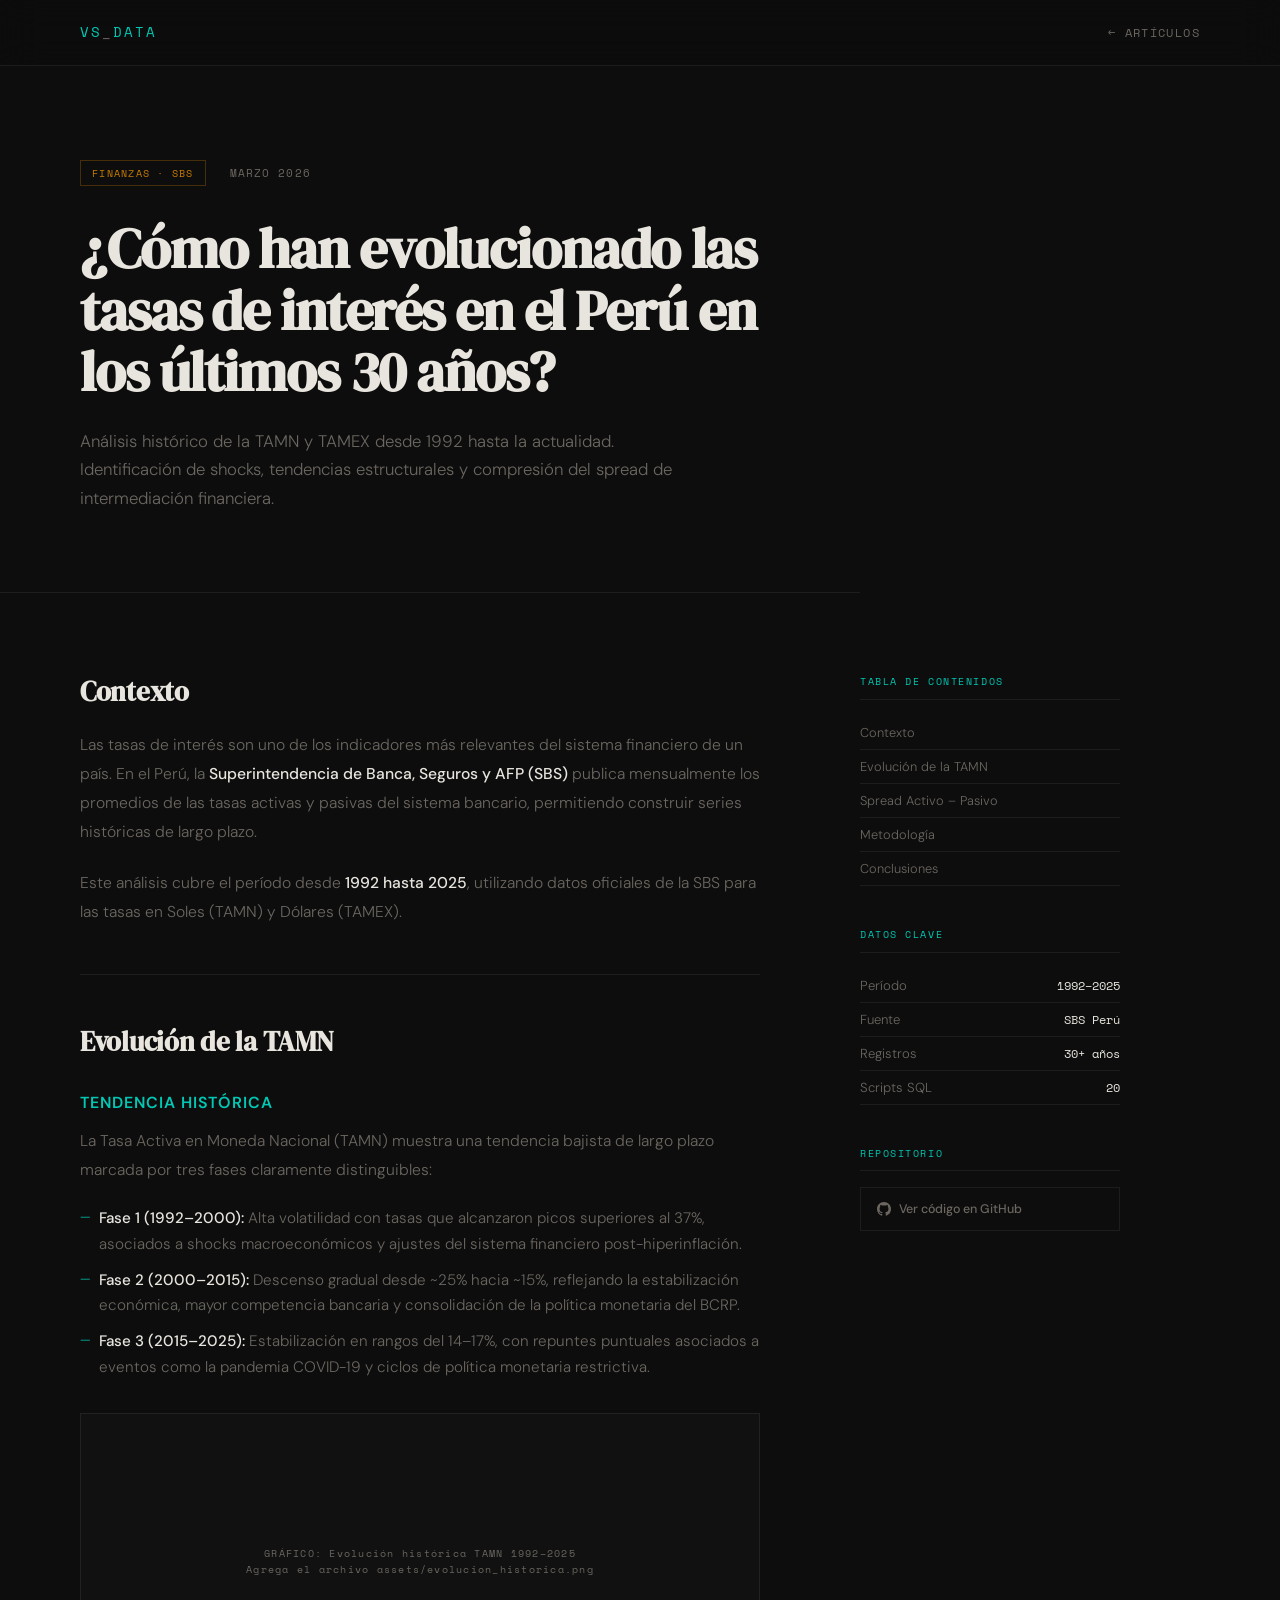
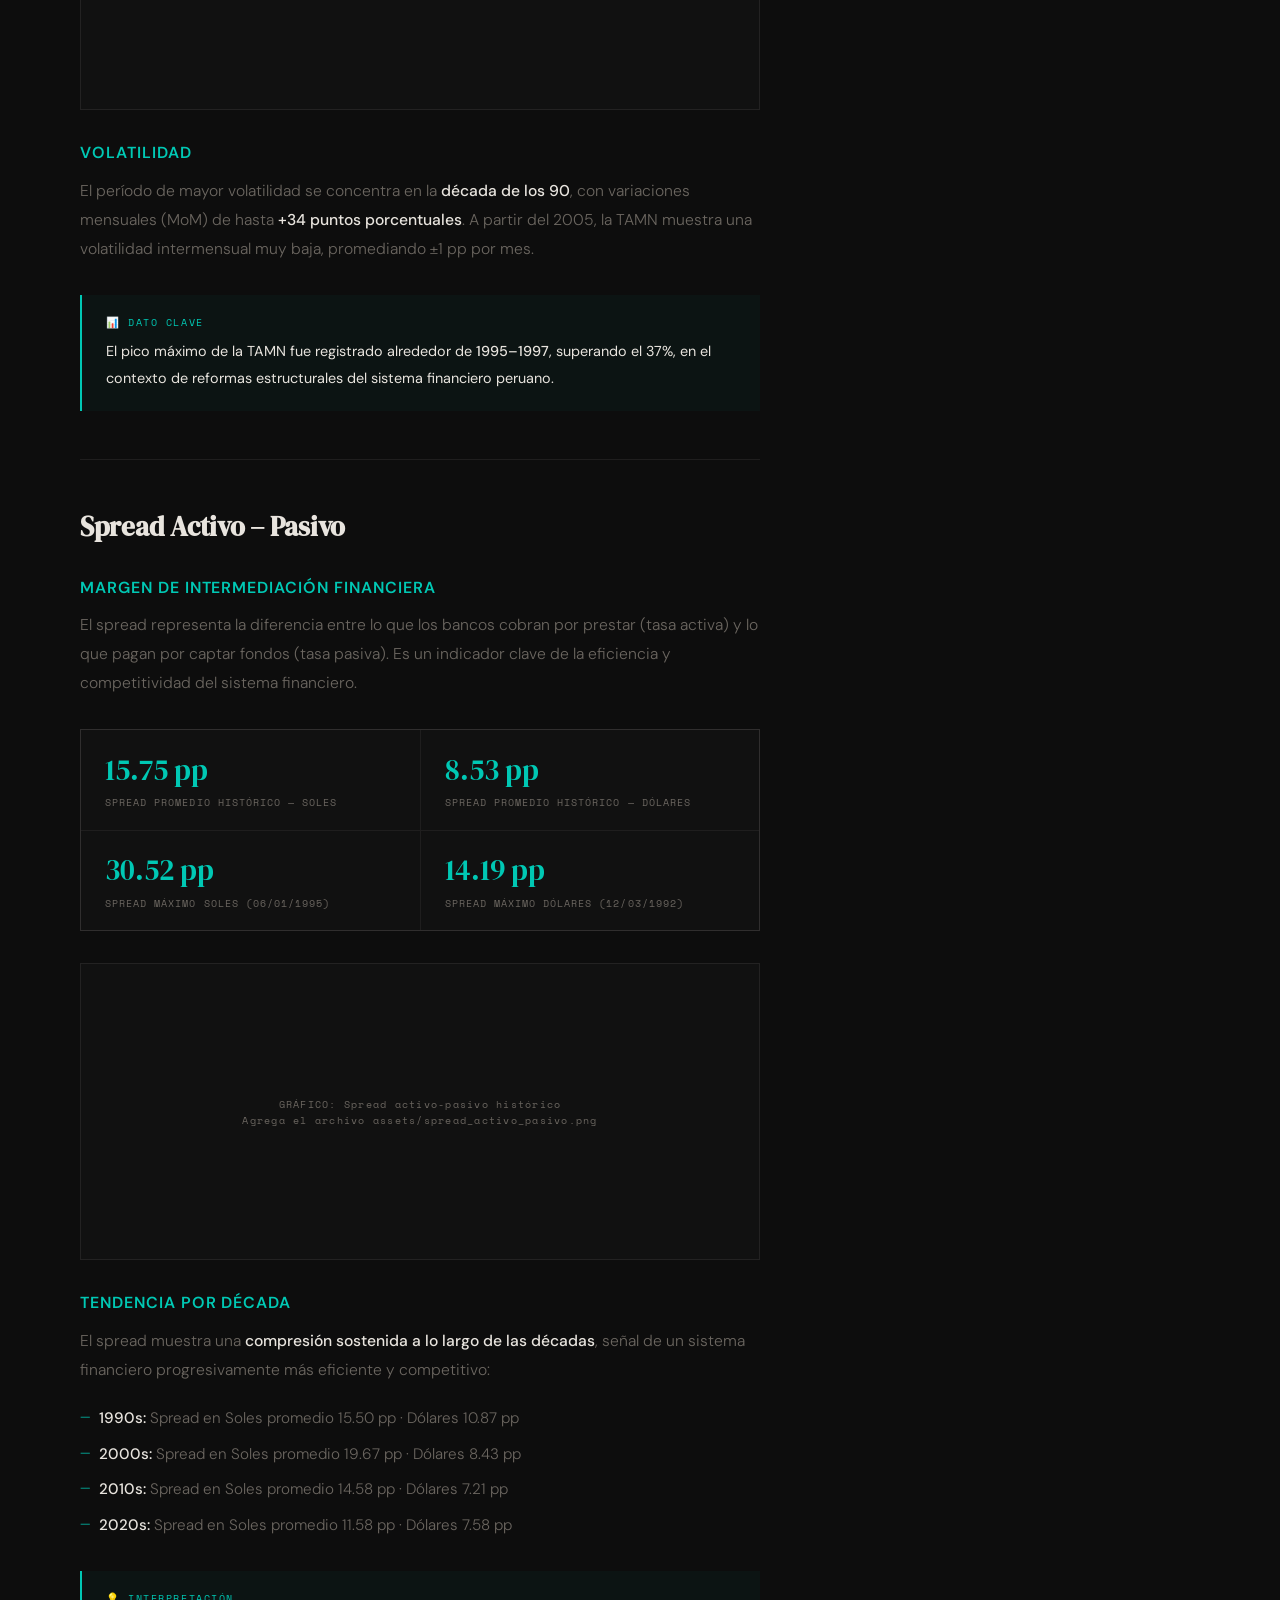
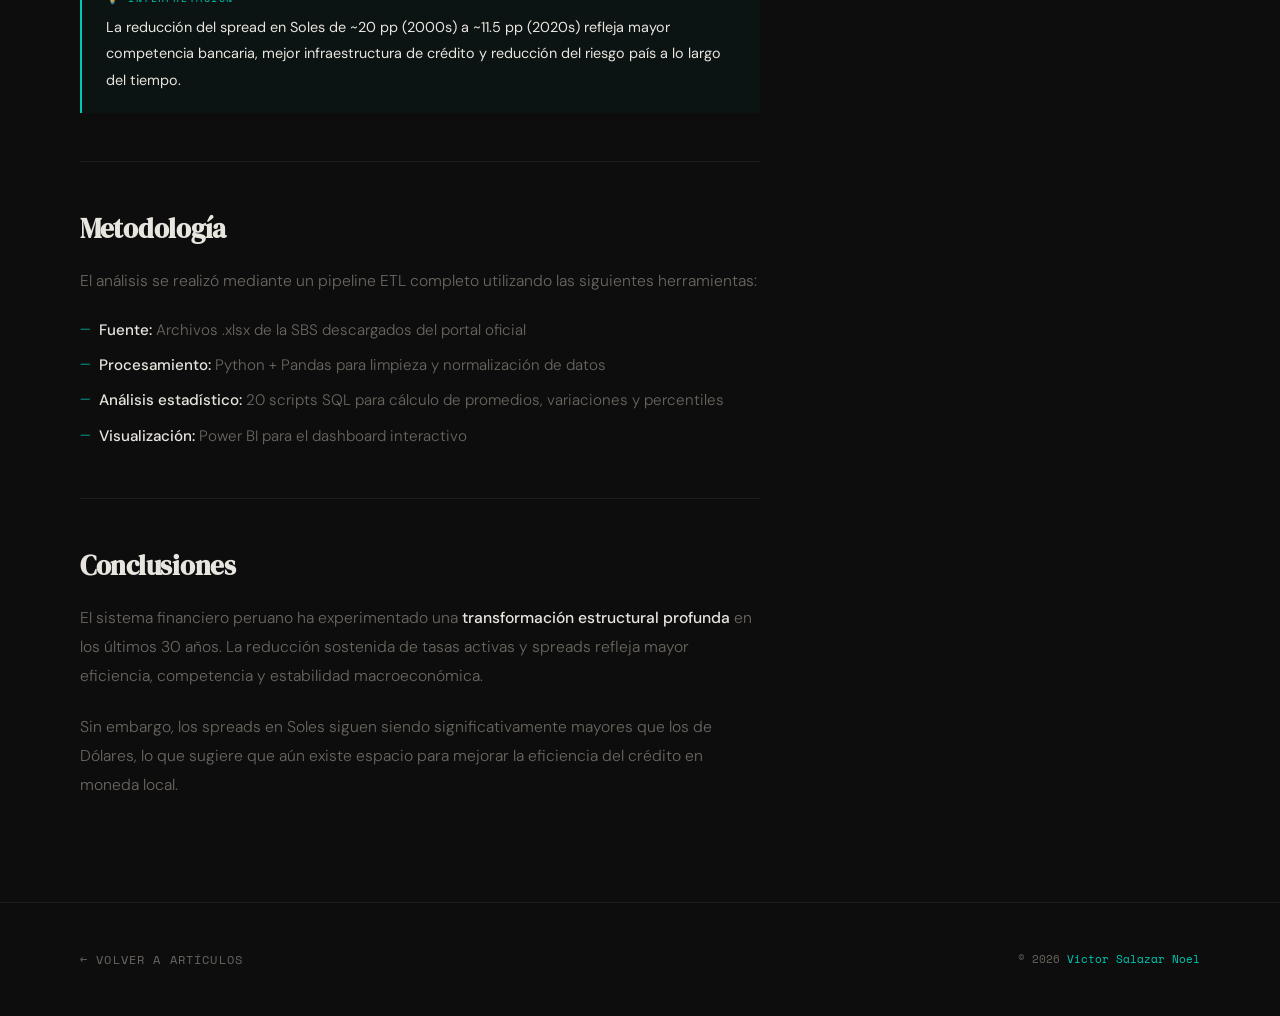
==== articulo-01.html @ f09b04f9 "Portafolio" ====
<!DOCTYPE html>
<html lang="es">
<head>
  <meta charset="UTF-8"/>
  <meta name="viewport" content="width=device-width, initial-scale=1.0"/>
  <title>Tasas de Interés en el Perú — Victor Salazar</title>
  <link href="https://fonts.googleapis.com/css2?family=Space+Mono:wght@400;700&family=DM+Serif+Display:ital@0;1&family=DM+Sans:wght@300;400;500;600&display=swap" rel="stylesheet"/>
  <style>
    :root {
      --bg: #0d0d0d;
      --bg2: #111111;
      --accent: #00c8b4;
      --accent2: #c87c00;
      --text: #e8e4de;
      --text-muted: #6b6660;
      --border: rgba(232,228,222,0.08);
    }
    * { margin: 0; padding: 0; box-sizing: border-box; }
    html { scroll-behavior: smooth; }
    body { background: var(--bg); color: var(--text); font-family: 'DM Sans', sans-serif; overflow-x: hidden; }

    nav {
      position: fixed; top: 0; left: 0; right: 0; z-index: 100;
      padding: 1.4rem 5rem;
      display: flex; justify-content: space-between; align-items: center;
      background: rgba(13,13,13,0.92); backdrop-filter: blur(20px);
      border-bottom: 1px solid var(--border);
    }
    .nav-logo { font-family: 'Space Mono', monospace; font-size: 0.85rem; color: var(--accent); letter-spacing: 0.15em; text-decoration: none; }
    .nav-logo span { color: var(--text-muted); }
    .nav-back { font-family: 'Space Mono', monospace; font-size: 0.72rem; color: var(--text-muted); text-decoration: none; letter-spacing: 0.12em; text-transform: uppercase; transition: color 0.3s; display: flex; align-items: center; gap: 0.5rem; }
    .nav-back:hover { color: var(--accent); }

    /* ARTICLE HERO */
    .article-hero {
      padding: 10rem 5rem 5rem;
      border-bottom: 1px solid var(--border);
      max-width: 860px;
    }

    .art-meta {
      display: flex; align-items: center; gap: 1.5rem;
      margin-bottom: 2rem;
    }

    .art-tag {
      font-family: 'Space Mono', monospace; font-size: 0.65rem;
      color: var(--accent2); letter-spacing: 0.12em; text-transform: uppercase;
      padding: 0.25rem 0.7rem; border: 1px solid rgba(200,124,0,0.3);
    }

    .art-date {
      font-family: 'Space Mono', monospace; font-size: 0.68rem;
      color: var(--text-muted); letter-spacing: 0.1em;
    }

    .art-title {
      font-family: 'DM Serif Display', serif;
      font-size: clamp(2rem, 5vw, 3.5rem);
      line-height: 1.1; letter-spacing: -0.02em;
      margin-bottom: 1.5rem;
    }

    .art-subtitle {
      font-size: 1.05rem; color: var(--text-muted);
      line-height: 1.7; font-weight: 300; max-width: 620px;
    }

    /* ARTICLE BODY */
    .article-body {
      display: grid;
      grid-template-columns: 1fr 260px;
      gap: 5rem;
      padding: 5rem;
      align-items: start;
      max-width: 1200px;
    }

    .article-content { max-width: 680px; }

    .article-content h2 {
      font-family: 'DM Serif Display', serif;
      font-size: 1.7rem; letter-spacing: -0.01em;
      margin: 3rem 0 1.2rem;
      padding-top: 3rem;
      border-top: 1px solid var(--border);
    }

    .article-content h2:first-child { margin-top: 0; padding-top: 0; border-top: none; }

    .article-content h3 {
      font-family: 'DM Sans', sans-serif;
      font-size: 1rem; font-weight: 600;
      letter-spacing: 0.06em; text-transform: uppercase;
      color: var(--accent); margin: 2rem 0 0.8rem;
    }

    .article-content p {
      color: var(--text-muted); line-height: 1.85;
      font-size: 0.98rem; margin-bottom: 1.4rem; font-weight: 300;
    }

    .article-content strong { color: var(--text); font-weight: 500; }

    .article-content ul {
      list-style: none; margin: 1rem 0 1.4rem; display: flex; flex-direction: column; gap: 0.6rem;
    }

    .article-content ul li {
      color: var(--text-muted); font-size: 0.95rem; font-weight: 300;
      padding-left: 1.2rem; position: relative; line-height: 1.7;
    }

    .article-content ul li::before {
      content: '—'; position: absolute; left: 0;
      color: var(--accent); font-size: 0.8rem;
    }

    /* DATA CALLOUT */
    .callout {
      border-left: 2px solid var(--accent);
      padding: 1.2rem 1.5rem;
      margin: 2rem 0;
      background: rgba(0,200,180,0.04);
    }

    .callout-label {
      font-family: 'Space Mono', monospace; font-size: 0.65rem;
      color: var(--accent); letter-spacing: 0.15em; text-transform: uppercase;
      margin-bottom: 0.5rem;
    }

    .callout p { color: var(--text); font-size: 0.9rem; margin: 0; font-weight: 400; }

    /* DATA STAT */
    .data-row {
      display: grid; grid-template-columns: repeat(2, 1fr);
      gap: 1px; background: var(--border);
      border: 1px solid var(--border);
      margin: 2rem 0;
    }

    .data-cell {
      background: var(--bg2); padding: 1.2rem 1.5rem;
      display: flex; flex-direction: column; gap: 0.3rem;
    }

    .data-value {
      font-family: 'DM Serif Display', serif;
      font-size: 1.8rem; color: var(--accent);
    }

    .data-label {
      font-family: 'Space Mono', monospace; font-size: 0.65rem;
      color: var(--text-muted); letter-spacing: 0.1em; text-transform: uppercase;
    }

    /* IMAGEN PLACEHOLDER */
    .chart-placeholder {
      width: 100%; aspect-ratio: 16/7;
      background: var(--bg2);
      border: 1px solid var(--border);
      display: flex; flex-direction: column;
      align-items: center; justify-content: center; gap: 0.5rem;
      margin: 2rem 0;
    }

    .chart-placeholder span {
      font-family: 'Space Mono', monospace; font-size: 0.65rem;
      color: var(--text-muted); letter-spacing: 0.12em; text-align: center;
      padding: 0 2rem;
    }

    .chart-placeholder img { width: 100%; height: 100%; object-fit: contain; }

    /* SIDEBAR */
    .article-sidebar { position: sticky; top: 100px; }

    .sidebar-section { margin-bottom: 2.5rem; }

    .sidebar-title {
      font-family: 'Space Mono', monospace; font-size: 0.65rem;
      color: var(--accent); letter-spacing: 0.15em; text-transform: uppercase;
      margin-bottom: 1rem; padding-bottom: 0.6rem;
      border-bottom: 1px solid var(--border);
    }

    .sidebar-item {
      font-size: 0.82rem; color: var(--text-muted);
      padding: 0.5rem 0; border-bottom: 1px solid var(--border);
      display: flex; justify-content: space-between;
      font-weight: 300;
    }

    .sidebar-item span:last-child { color: var(--text); font-family: 'Space Mono', monospace; font-size: 0.72rem; }

    .toc-link {
      display: block; font-size: 0.8rem; color: var(--text-muted);
      text-decoration: none; padding: 0.5rem 0;
      border-bottom: 1px solid var(--border);
      transition: color 0.3s; font-weight: 300;
    }
    .toc-link:hover { color: var(--accent); }

    .repo-link {
      display: flex; align-items: center; gap: 0.5rem;
      padding: 0.8rem 1rem; border: 1px solid var(--border);
      color: var(--text-muted); text-decoration: none;
      font-size: 0.78rem; font-weight: 500;
      transition: all 0.3s; margin-top: 0.5rem;
    }
    .repo-link:hover { border-color: var(--accent); color: var(--accent); }
    .repo-link svg { width: 14px; height: 14px; fill: currentColor; }

    /* FOOTER */
    .article-footer {
      padding: 3rem 5rem;
      border-top: 1px solid var(--border);
      display: flex; justify-content: space-between; align-items: center;
    }

    .footer-txt { font-family: 'Space Mono', monospace; font-size: 0.68rem; color: var(--text-muted); }
    .footer-txt span { color: var(--accent); }

    .back-btn {
      font-family: 'Space Mono', monospace; font-size: 0.72rem;
      color: var(--text-muted); text-decoration: none;
      letter-spacing: 0.1em; text-transform: uppercase;
      display: flex; align-items: center; gap: 0.5rem;
      transition: color 0.3s;
    }
    .back-btn:hover { color: var(--accent); }

    @media (max-width: 900px) {
      nav { padding: 1rem 1.5rem; }
      .article-hero { padding: 8rem 1.5rem 3rem; }
      .article-body { grid-template-columns: 1fr; padding: 3rem 1.5rem; gap: 3rem; }
      .article-sidebar { position: static; }
      .article-footer { padding: 2rem 1.5rem; flex-direction: column; gap: 1rem; }
    }
  </style>
</head>
<body>

<nav>
  <a href="index.html" class="nav-logo">VS<span>_</span>DATA</a>
  <a href="index.html#articulos" class="nav-back">← Artículos</a>
</nav>

<div class="article-hero">
  <div class="art-meta">
    <span class="art-tag">Finanzas · SBS</span>
    <span class="art-date">MARZO 2026</span>
  </div>
  <h1 class="art-title">¿Cómo han evolucionado las tasas de interés en el Perú en los últimos 30 años?</h1>
  <p class="art-subtitle">Análisis histórico de la TAMN y TAMEX desde 1992 hasta la actualidad. Identificación de shocks, tendencias estructurales y compresión del spread de intermediación financiera.</p>
</div>

<div class="article-body">
  <div class="article-content">

    <h2>Contexto</h2>
    <p>Las tasas de interés son uno de los indicadores más relevantes del sistema financiero de un país. En el Perú, la <strong>Superintendencia de Banca, Seguros y AFP (SBS)</strong> publica mensualmente los promedios de las tasas activas y pasivas del sistema bancario, permitiendo construir series históricas de largo plazo.</p>
    <p>Este análisis cubre el período desde <strong>1992 hasta 2025</strong>, utilizando datos oficiales de la SBS para las tasas en Soles (TAMN) y Dólares (TAMEX).</p>

    <h2>Evolución de la TAMN</h2>
    <h3>Tendencia histórica</h3>
    <p>La Tasa Activa en Moneda Nacional (TAMN) muestra una tendencia bajista de largo plazo marcada por tres fases claramente distinguibles:</p>
    <ul>
      <li><strong>Fase 1 (1992–2000):</strong> Alta volatilidad con tasas que alcanzaron picos superiores al 37%, asociados a shocks macroeconómicos y ajustes del sistema financiero post-hiperinflación.</li>
      <li><strong>Fase 2 (2000–2015):</strong> Descenso gradual desde ~25% hacia ~15%, reflejando la estabilización económica, mayor competencia bancaria y consolidación de la política monetaria del BCRP.</li>
      <li><strong>Fase 3 (2015–2025):</strong> Estabilización en rangos del 14–17%, con repuntes puntuales asociados a eventos como la pandemia COVID-19 y ciclos de política monetaria restrictiva.</li>
    </ul>

    <div class="chart-placeholder">
      <img src="assets/evolucion_historica.png" alt="Evolución histórica TAMN"
           onerror="this.style.display='none'; this.nextElementSibling.style.display='flex'"/>
      <span style="display:none">GRÁFICO: Evolución histórica TAMN 1992–2025<br>Agrega el archivo assets/evolucion_historica.png</span>
    </div>

    <h3>Volatilidad</h3>
    <p>El período de mayor volatilidad se concentra en la <strong>década de los 90</strong>, con variaciones mensuales (MoM) de hasta <strong>+34 puntos porcentuales</strong>. A partir del 2005, la TAMN muestra una volatilidad intermensual muy baja, promediando ±1 pp por mes.</p>

    <div class="callout">
      <div class="callout-label">📊 Dato clave</div>
      <p>El pico máximo de la TAMN fue registrado alrededor de <strong>1995–1997</strong>, superando el 37%, en el contexto de reformas estructurales del sistema financiero peruano.</p>
    </div>

    <h2>Spread Activo – Pasivo</h2>
    <h3>Margen de intermediación financiera</h3>
    <p>El spread representa la diferencia entre lo que los bancos cobran por prestar (tasa activa) y lo que pagan por captar fondos (tasa pasiva). Es un indicador clave de la eficiencia y competitividad del sistema financiero.</p>

    <div class="data-row">
      <div class="data-cell">
        <span class="data-value">15.75 pp</span>
        <span class="data-label">Spread promedio histórico — Soles</span>
      </div>
      <div class="data-cell">
        <span class="data-value">8.53 pp</span>
        <span class="data-label">Spread promedio histórico — Dólares</span>
      </div>
      <div class="data-cell">
        <span class="data-value">30.52 pp</span>
        <span class="data-label">Spread máximo Soles (06/01/1995)</span>
      </div>
      <div class="data-cell">
        <span class="data-value">14.19 pp</span>
        <span class="data-label">Spread máximo Dólares (12/03/1992)</span>
      </div>
    </div>

    <div class="chart-placeholder">
      <img src="assets/spread_activo_pasivo.png" alt="Spread activo pasivo"
           onerror="this.style.display='none'; this.nextElementSibling.style.display='flex'"/>
      <span style="display:none">GRÁFICO: Spread activo-pasivo histórico<br>Agrega el archivo assets/spread_activo_pasivo.png</span>
    </div>

    <h3>Tendencia por década</h3>
    <p>El spread muestra una <strong>compresión sostenida a lo largo de las décadas</strong>, señal de un sistema financiero progresivamente más eficiente y competitivo:</p>
    <ul>
      <li><strong>1990s:</strong> Spread en Soles promedio 15.50 pp · Dólares 10.87 pp</li>
      <li><strong>2000s:</strong> Spread en Soles promedio 19.67 pp · Dólares 8.43 pp</li>
      <li><strong>2010s:</strong> Spread en Soles promedio 14.58 pp · Dólares 7.21 pp</li>
      <li><strong>2020s:</strong> Spread en Soles promedio 11.58 pp · Dólares 7.58 pp</li>
    </ul>

    <div class="callout">
      <div class="callout-label">💡 Interpretación</div>
      <p>La reducción del spread en Soles de ~20 pp (2000s) a ~11.5 pp (2020s) refleja mayor competencia bancaria, mejor infraestructura de crédito y reducción del riesgo país a lo largo del tiempo.</p>
    </div>

    <h2>Metodología</h2>
    <p>El análisis se realizó mediante un pipeline ETL completo utilizando las siguientes herramientas:</p>
    <ul>
      <li><strong>Fuente:</strong> Archivos .xlsx de la SBS descargados del portal oficial</li>
      <li><strong>Procesamiento:</strong> Python + Pandas para limpieza y normalización de datos</li>
      <li><strong>Análisis estadístico:</strong> 20 scripts SQL para cálculo de promedios, variaciones y percentiles</li>
      <li><strong>Visualización:</strong> Power BI para el dashboard interactivo</li>
    </ul>

    <h2>Conclusiones</h2>
    <p>El sistema financiero peruano ha experimentado una <strong>transformación estructural profunda</strong> en los últimos 30 años. La reducción sostenida de tasas activas y spreads refleja mayor eficiencia, competencia y estabilidad macroeconómica.</p>
    <p>Sin embargo, los spreads en Soles siguen siendo significativamente mayores que los de Dólares, lo que sugiere que aún existe espacio para mejorar la eficiencia del crédito en moneda local.</p>

  </div>

  <!-- SIDEBAR -->
  <aside class="article-sidebar">
    <div class="sidebar-section">
      <div class="sidebar-title">Tabla de contenidos</div>
      <a href="#" class="toc-link">Contexto</a>
      <a href="#" class="toc-link">Evolución de la TAMN</a>
      <a href="#" class="toc-link">Spread Activo – Pasivo</a>
      <a href="#" class="toc-link">Metodología</a>
      <a href="#" class="toc-link">Conclusiones</a>
    </div>

    <div class="sidebar-section">
      <div class="sidebar-title">Datos clave</div>
      <div class="sidebar-item"><span>Período</span><span>1992–2025</span></div>
      <div class="sidebar-item"><span>Fuente</span><span>SBS Perú</span></div>
      <div class="sidebar-item"><span>Registros</span><span>30+ años</span></div>
      <div class="sidebar-item"><span>Scripts SQL</span><span>20</span></div>
    </div>

    <div class="sidebar-section">
      <div class="sidebar-title">Repositorio</div>
      <a href="https://github.com/VicSalN/Analisis_Tasas_Peru" target="_blank" class="repo-link">
        <svg viewBox="0 0 24 24"><path d="M12 0C5.37 0 0 5.37 0 12c0 5.31 3.435 9.795 8.205 11.385.6.105.825-.255.825-.57 0-.285-.015-1.23-.015-2.235-3.015.555-3.795-.735-4.035-1.41-.135-.345-.72-1.41-1.23-1.695-.42-.225-1.02-.78-.015-.795.945-.015 1.62.87 1.845 1.23 1.08 1.815 2.805 1.305 3.495.99.105-.78.42-1.305.765-1.605-2.67-.3-5.46-1.335-5.46-5.925 0-1.305.465-2.385 1.23-3.225-.12-.3-.54-1.53.12-3.18 0 0 1.005-.315 3.3 1.23.96-.27 1.98-.405 3-.405s2.04.135 3 .405c2.295-1.56 3.3-1.23 3.3-1.23.66 1.65.24 2.88.12 3.18.765.84 1.23 1.905 1.23 3.225 0 4.605-2.805 5.625-5.475 5.925.435.375.81 1.095.81 2.22 0 1.605-.015 2.895-.015 3.3 0 .315.225.69.825.57A12.02 12.02 0 0 0 24 12c0-6.63-5.37-12-12-12z"/></svg>
        Ver código en GitHub
      </a>
    </div>
  </aside>
</div>

<div class="article-footer">
  <a href="index.html#articulos" class="back-btn">← Volver a artículos</a>
  <div class="footer-txt">© 2026 <span>Victor Salazar Noel</span></div>
</div>

</body>
</html>
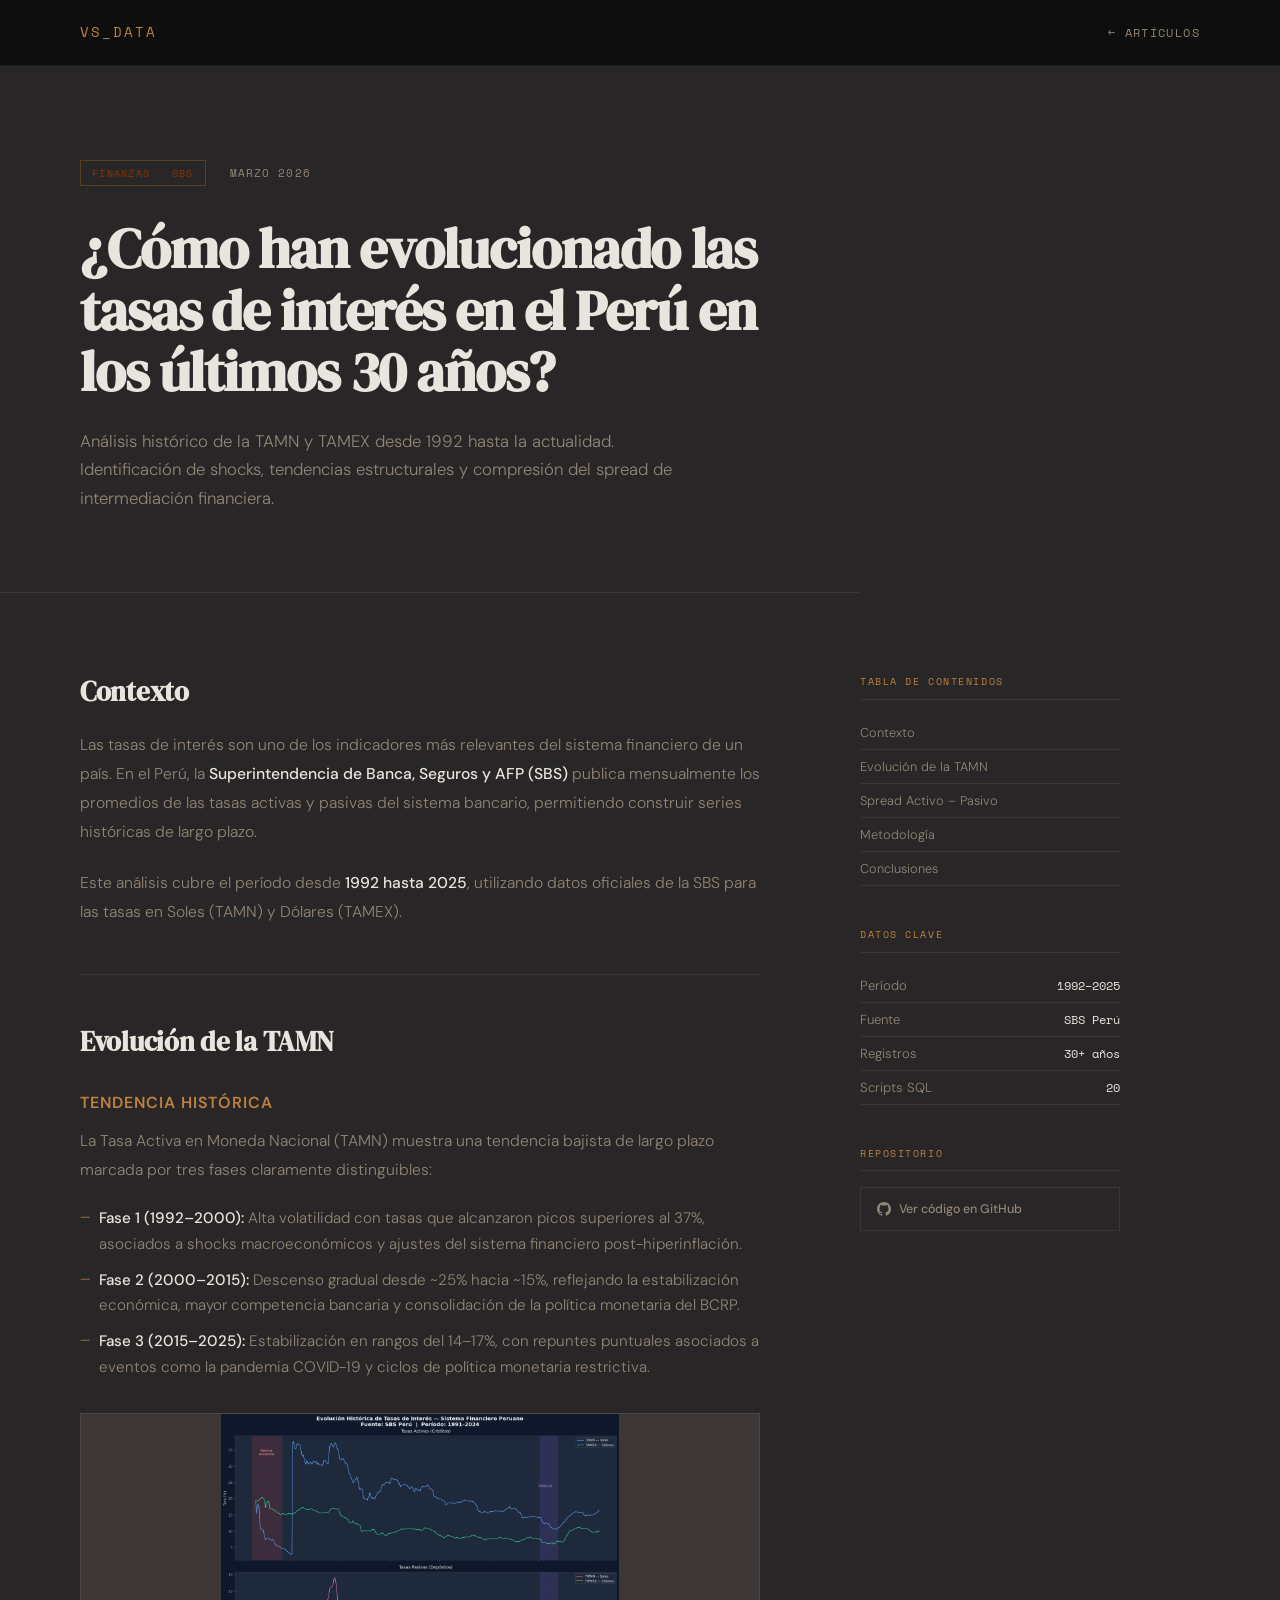
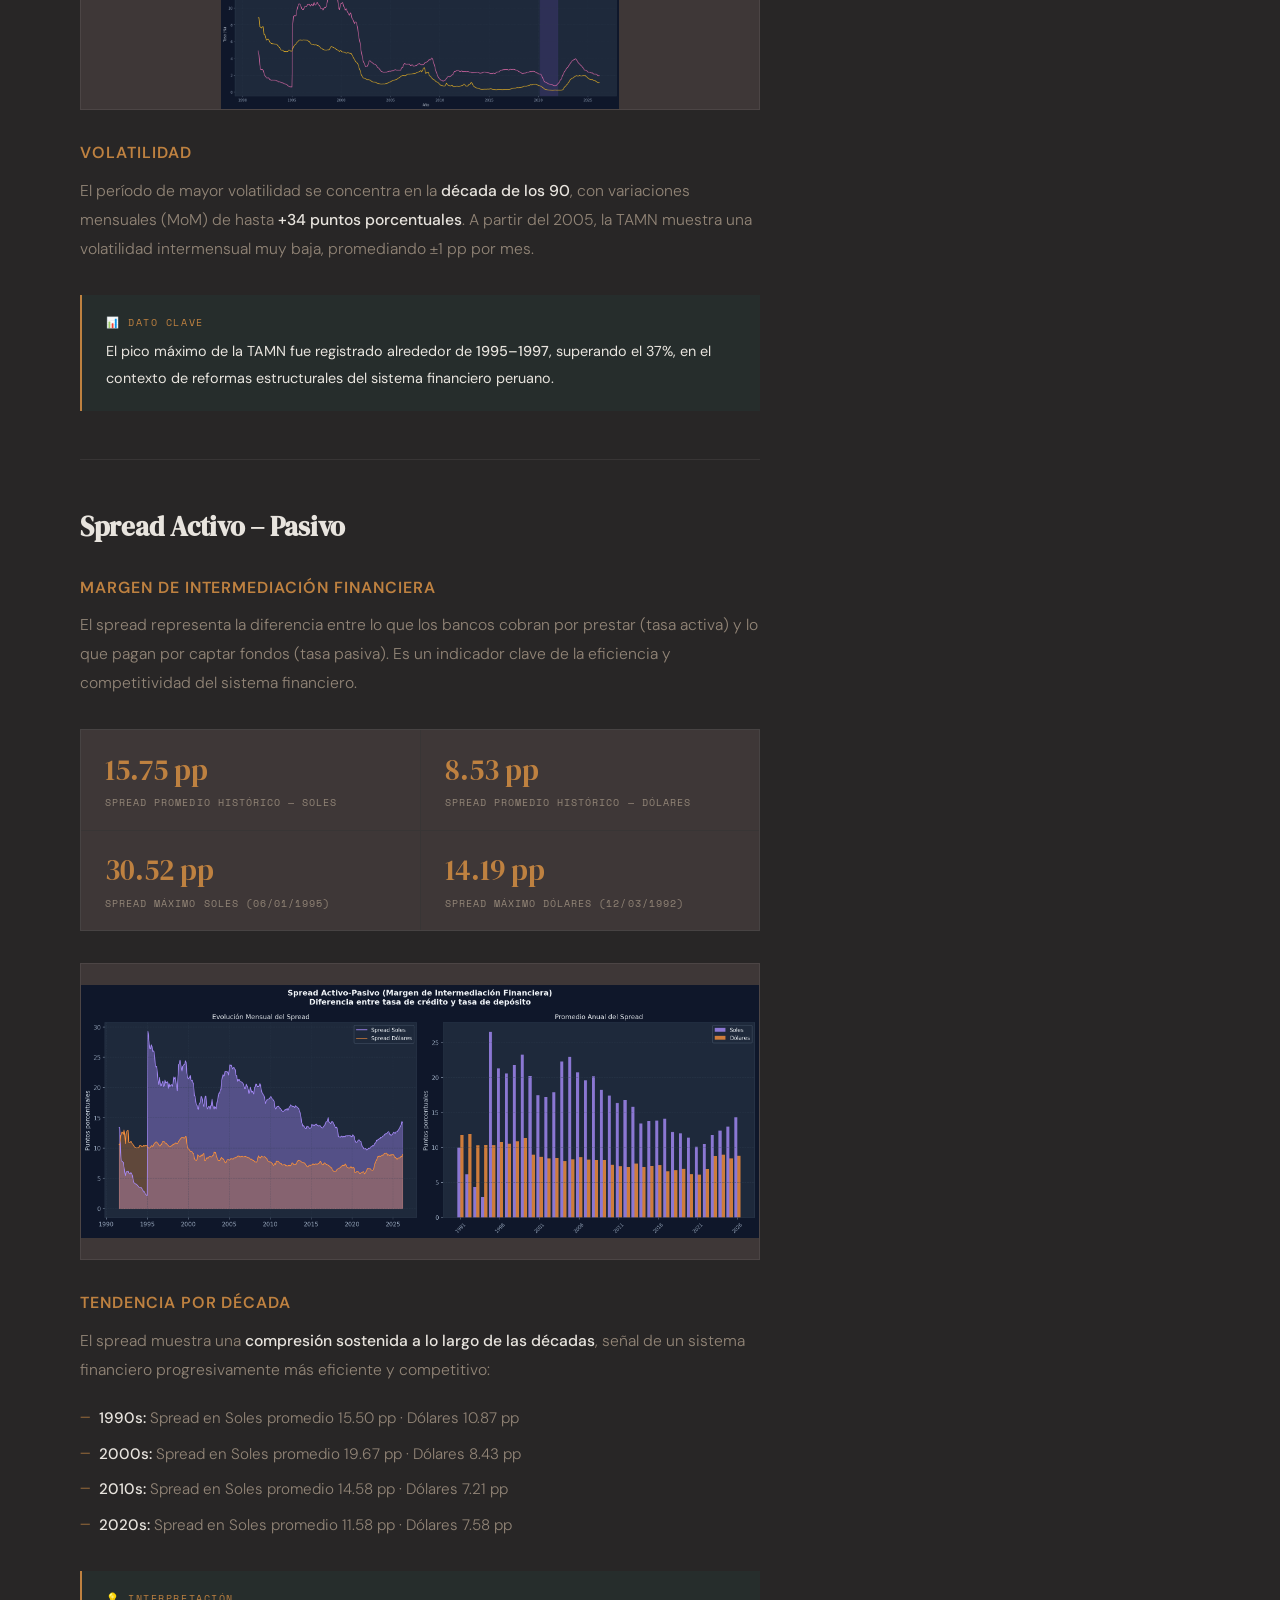
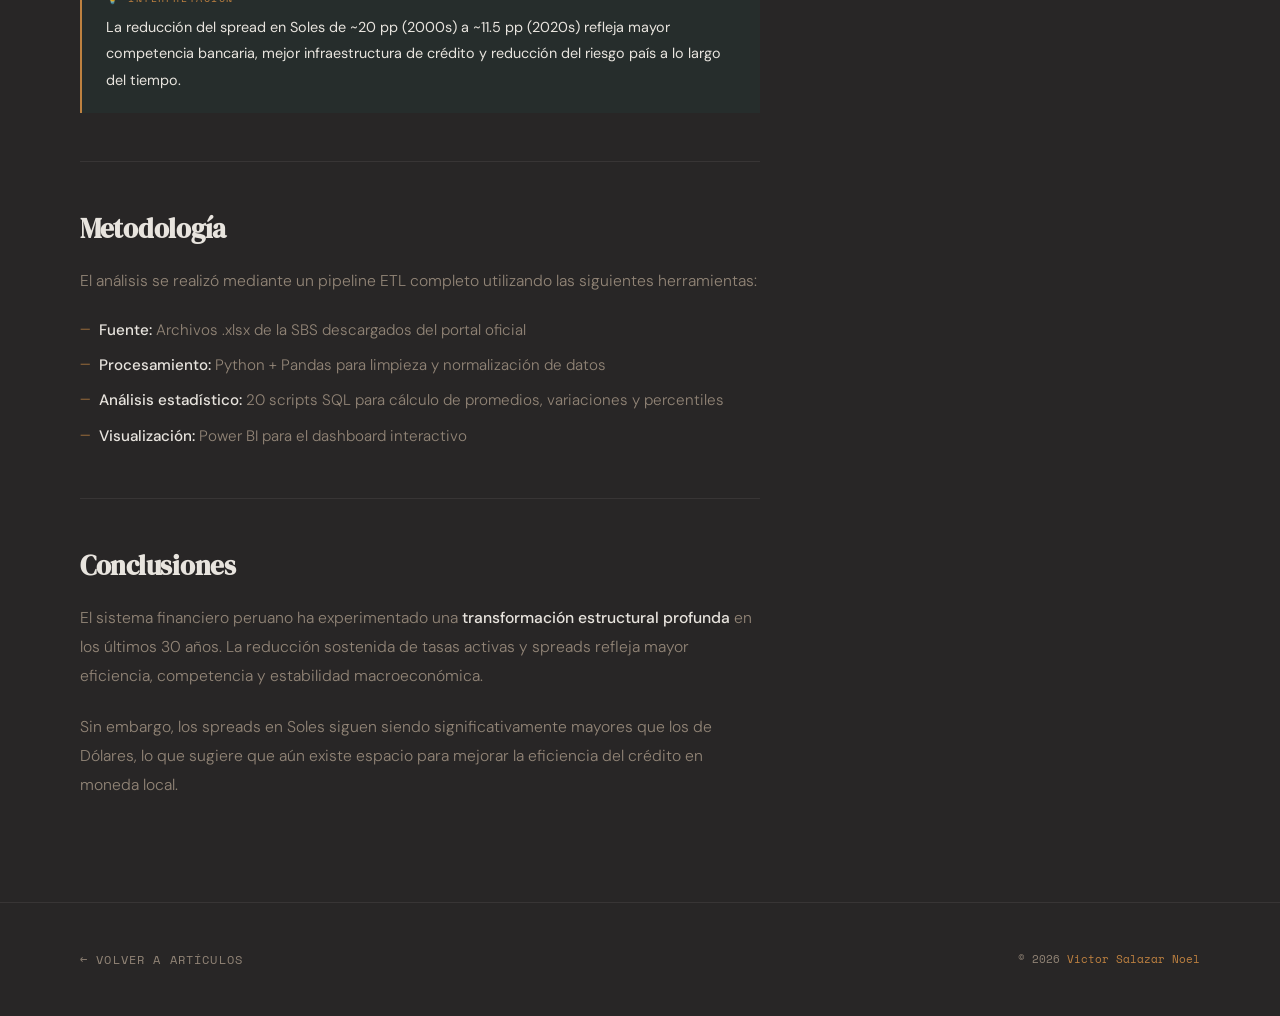
==== commit 3b28ef85: "actualizo artículos y estilos" ====
--- a/articulo-01.html
+++ b/articulo-01.html
@@ -7,12 +7,12 @@
   <link href="https://fonts.googleapis.com/css2?family=Space+Mono:wght@400;700&family=DM+Serif+Display:ital@0;1&family=DM+Sans:wght@300;400;500;600&display=swap" rel="stylesheet"/>
   <style>
     :root {
-      --bg: #0d0d0d;
-      --bg2: #111111;
-      --accent: #00c8b4;
-      --accent2: #c87c00;
+      --bg: #282626;
+      --bg2: #3e3737;
+      --accent: #be8140;
+      --accent2: #873501;
       --text: #e8e4de;
-      --text-muted: #6b6660;
+      --text-muted: #928577;
       --border: rgba(232,228,222,0.08);
     }
     * { margin: 0; padding: 0; box-sizing: border-box; }
@@ -273,7 +273,7 @@
     </ul>
 
     <div class="chart-placeholder">
-      <img src="assets/evolucion_historica.png" alt="Evolución histórica TAMN"
+      <img src="assets/grafico_01_evolucion_historica.png" alt="Evolución histórica TAMN"
            onerror="this.style.display='none'; this.nextElementSibling.style.display='flex'"/>
       <span style="display:none">GRÁFICO: Evolución histórica TAMN 1992–2025<br>Agrega el archivo assets/evolucion_historica.png</span>
     </div>
@@ -310,7 +310,7 @@
     </div>
 
     <div class="chart-placeholder">
-      <img src="assets/spread_activo_pasivo.png" alt="Spread activo pasivo"
+      <img src="assets/grafico_02_spread.png" alt="Spread activo pasivo"
            onerror="this.style.display='none'; this.nextElementSibling.style.display='flex'"/>
       <span style="display:none">GRÁFICO: Spread activo-pasivo histórico<br>Agrega el archivo assets/spread_activo_pasivo.png</span>
     </div>
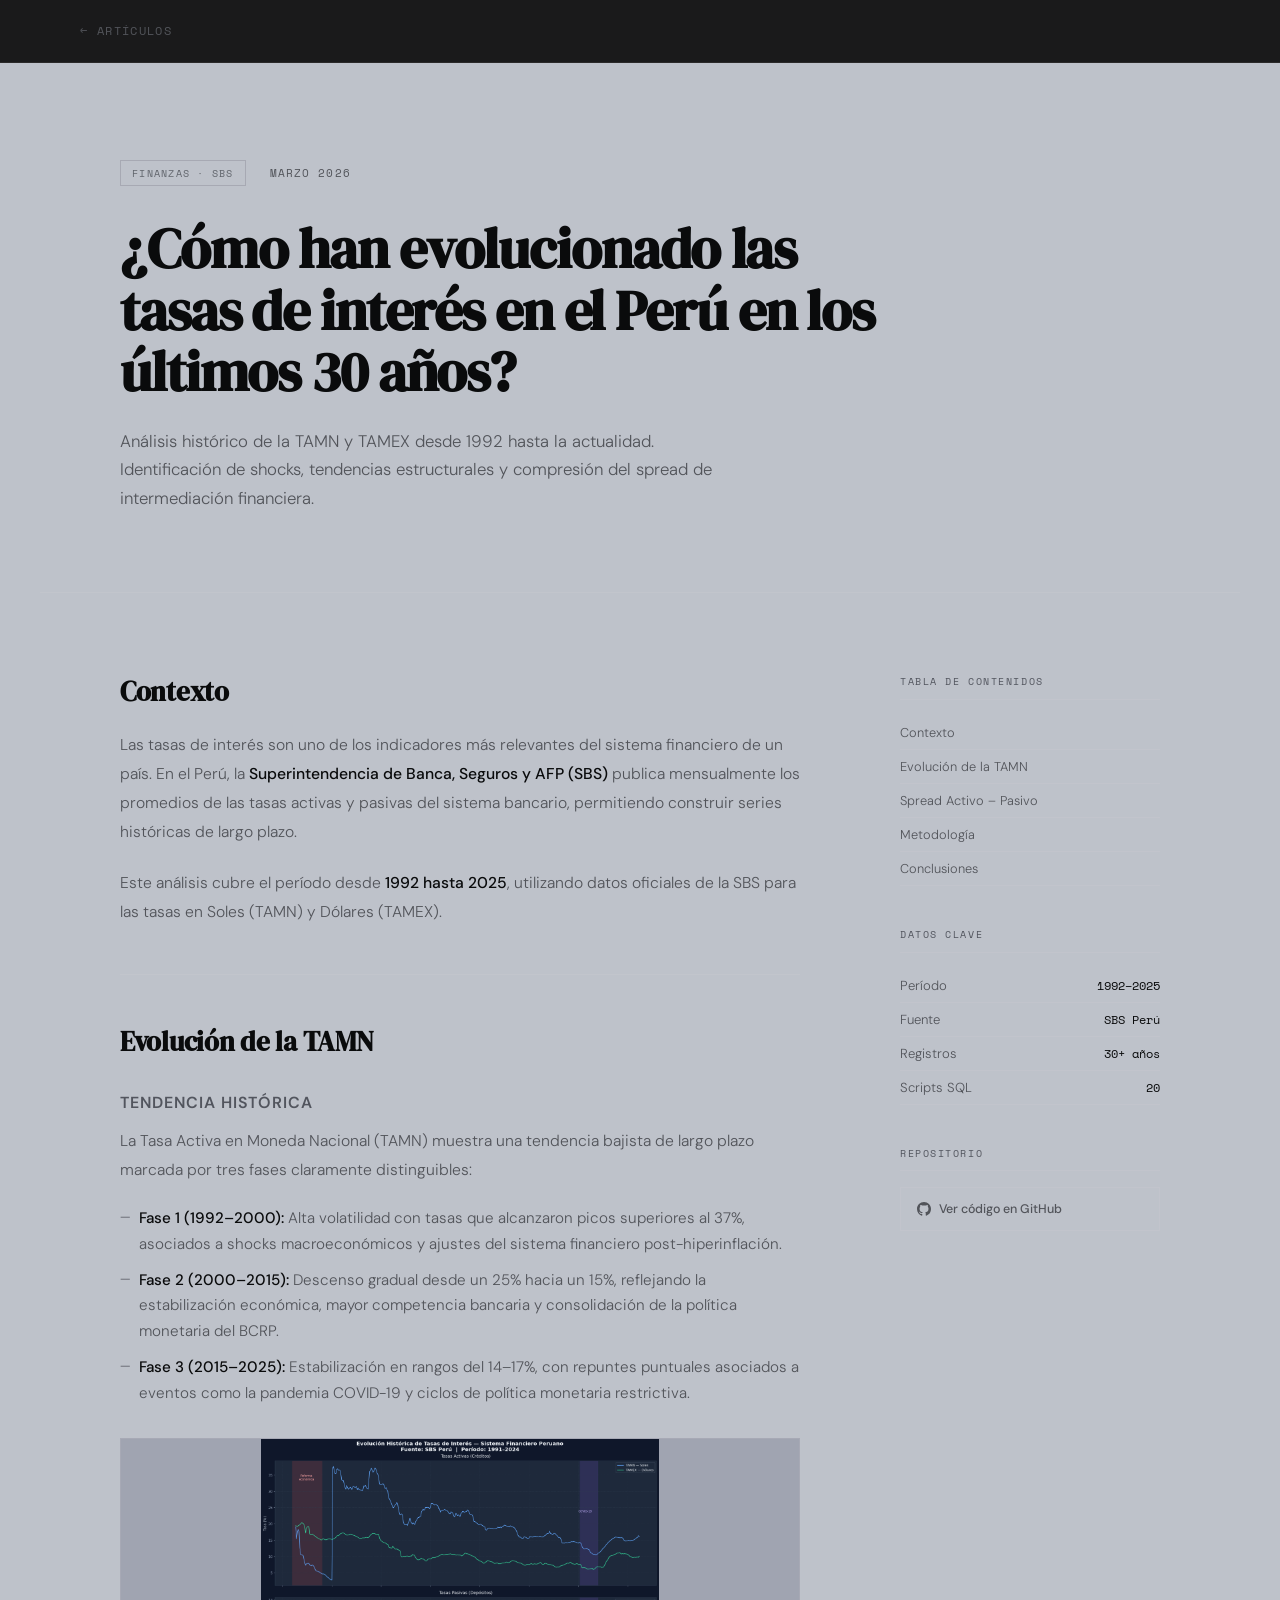
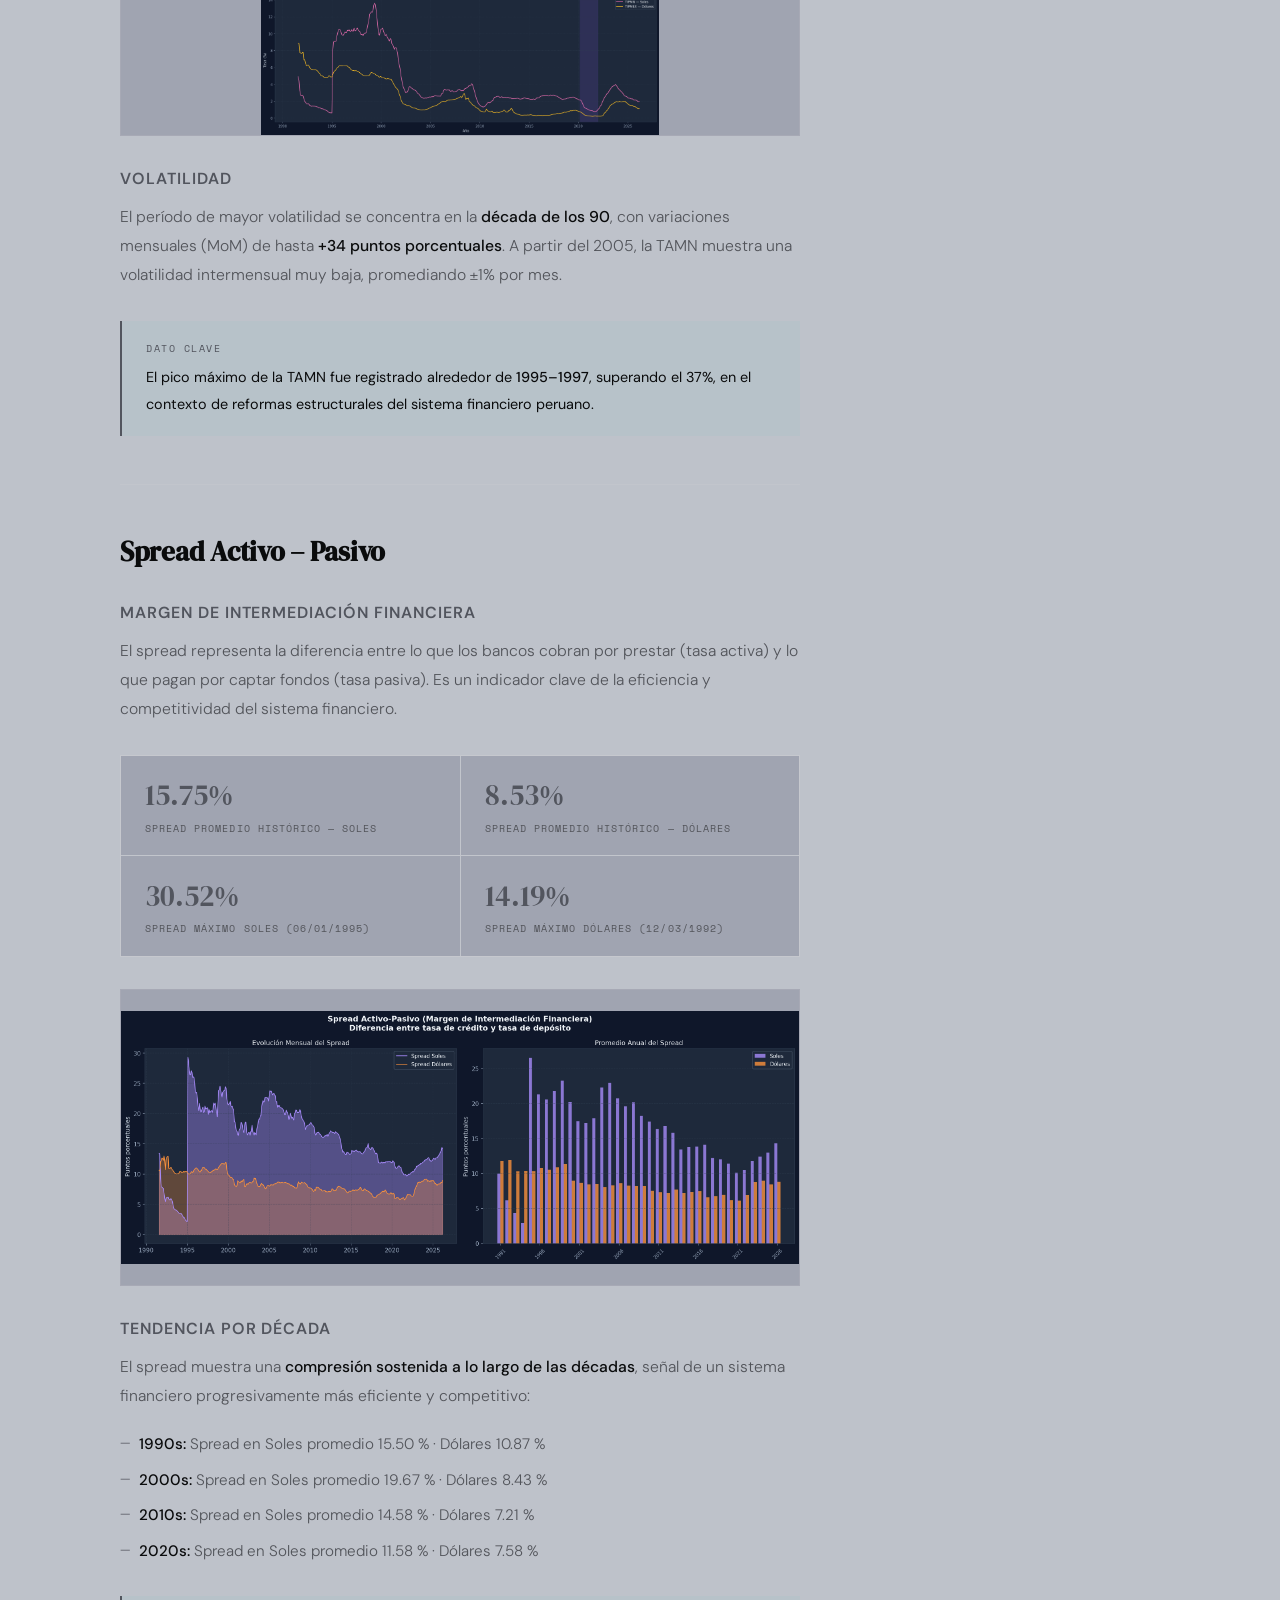
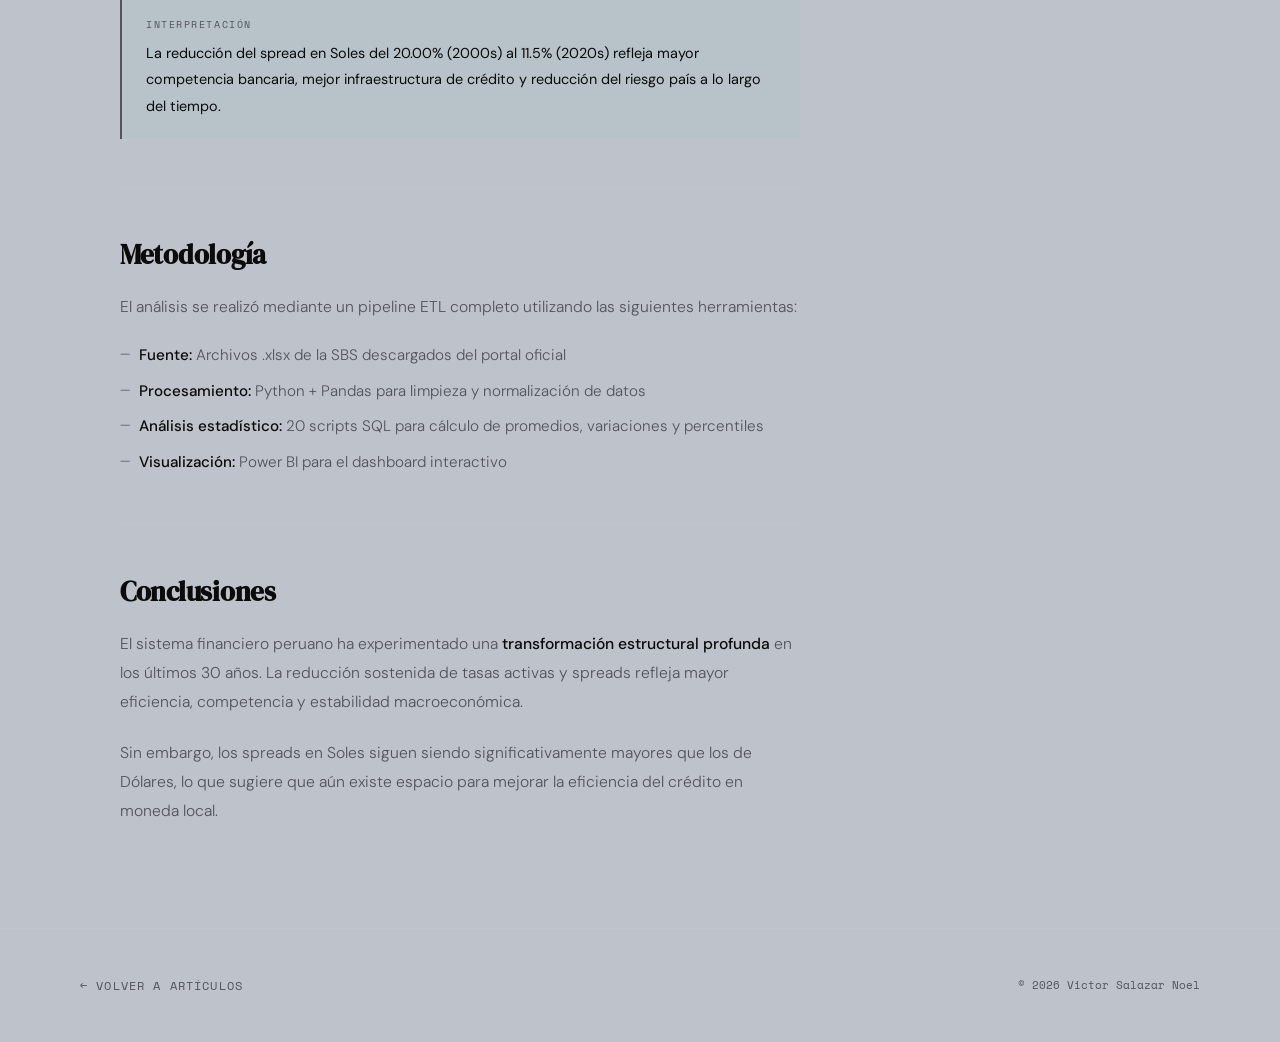
==== commit 62231e5c: "Actualiza colores, centrado del hero, modal de imágenes y skills" ====
--- a/articulo-01.html
+++ b/articulo-01.html
@@ -7,12 +7,12 @@
   <link href="https://fonts.googleapis.com/css2?family=Space+Mono:wght@400;700&family=DM+Serif+Display:ital@0;1&family=DM+Sans:wght@300;400;500;600&display=swap" rel="stylesheet"/>
   <style>
     :root {
-      --bg: #282626;
-      --bg2: #3e3737;
-      --accent: #be8140;
-      --accent2: #873501;
-      --text: #e8e4de;
-      --text-muted: #928577;
+      --bg: #bec2ca;
+      --bg2: #a0a4b1;
+      --accent: #52555e;
+      --accent2: #60646b;
+      --text: #0a0b0c;
+      --text-muted: #52545a;
       --border: rgba(232,228,222,0.08);
     }
     * { margin: 0; padding: 0; box-sizing: border-box; }
@@ -35,7 +35,8 @@
     .article-hero {
       padding: 10rem 5rem 5rem;
       border-bottom: 1px solid var(--border);
-      max-width: 860px;
+      max-width: 1200px;
+      margin: 0 auto;
     }
 
     .art-meta {
@@ -46,7 +47,7 @@
     .art-tag {
       font-family: 'Space Mono', monospace; font-size: 0.65rem;
       color: var(--accent2); letter-spacing: 0.12em; text-transform: uppercase;
-      padding: 0.25rem 0.7rem; border: 1px solid rgba(200,124,0,0.3);
+      padding: 0.25rem 0.7rem; border: 1px solid rgba(112, 111, 126, 0.3);
     }
 
     .art-date {
@@ -59,6 +60,7 @@
       font-size: clamp(2rem, 5vw, 3.5rem);
       line-height: 1.1; letter-spacing: -0.02em;
       margin-bottom: 1.5rem;
+      max-width: 780px;
     }
 
     .art-subtitle {
@@ -74,6 +76,7 @@
       padding: 5rem;
       align-items: start;
       max-width: 1200px;
+      margin: 0 auto;
     }
 
     .article-content { max-width: 680px; }
@@ -230,6 +233,36 @@
       transition: color 0.3s;
     }
     .back-btn:hover { color: var(--accent); }
+    
+    /* ZOOM DE IMÁGENES */
+    .chart-placeholder img {
+      cursor: zoom-in;
+      transition: opacity 0.2s;
+    }
+    .chart-placeholder img:hover { opacity: 0.9; }
+
+    .img-modal {
+      display: none;
+      position: fixed; inset: 0;
+      background: rgba(0,0,0,0.9);
+      z-index: 999;
+      align-items: center; justify-content: center;
+      padding: 3rem;
+      cursor: zoom-out;
+    }
+    .img-modal.active { display: flex; }
+    .img-modal img {
+      max-width: 100%; max-height: 100%;
+      object-fit: contain;
+      border: 1px solid var(--border);
+    }
+    .img-modal-close {
+      position: absolute; top: 1.5rem; right: 2rem;
+      font-family: 'Space Mono', monospace;
+      color: #fff; font-size: 1.8rem;
+      cursor: pointer; line-height: 1;
+      background: none; border: none;
+    }
 
     @media (max-width: 900px) {
       nav { padding: 1rem 1.5rem; }
@@ -237,13 +270,15 @@
       .article-body { grid-template-columns: 1fr; padding: 3rem 1.5rem; gap: 3rem; }
       .article-sidebar { position: static; }
       .article-footer { padding: 2rem 1.5rem; flex-direction: column; gap: 1rem; }
-    }
+      .img-modal { padding: 1rem; }
+      .img-modal-close { top: 1rem; right: 1rem; font-size: 1.5rem; }
+    }
+    
   </style>
 </head>
 <body>
 
 <nav>
-  <a href="index.html" class="nav-logo">VS<span>_</span>DATA</a>
   <a href="index.html#articulos" class="nav-back">← Artículos</a>
 </nav>
 
@@ -268,7 +303,7 @@
     <p>La Tasa Activa en Moneda Nacional (TAMN) muestra una tendencia bajista de largo plazo marcada por tres fases claramente distinguibles:</p>
     <ul>
       <li><strong>Fase 1 (1992–2000):</strong> Alta volatilidad con tasas que alcanzaron picos superiores al 37%, asociados a shocks macroeconómicos y ajustes del sistema financiero post-hiperinflación.</li>
-      <li><strong>Fase 2 (2000–2015):</strong> Descenso gradual desde ~25% hacia ~15%, reflejando la estabilización económica, mayor competencia bancaria y consolidación de la política monetaria del BCRP.</li>
+      <li><strong>Fase 2 (2000–2015):</strong> Descenso gradual desde un 25% hacia un 15%, reflejando la estabilización económica, mayor competencia bancaria y consolidación de la política monetaria del BCRP.</li>
       <li><strong>Fase 3 (2015–2025):</strong> Estabilización en rangos del 14–17%, con repuntes puntuales asociados a eventos como la pandemia COVID-19 y ciclos de política monetaria restrictiva.</li>
     </ul>
 
@@ -279,10 +314,10 @@
     </div>
 
     <h3>Volatilidad</h3>
-    <p>El período de mayor volatilidad se concentra en la <strong>década de los 90</strong>, con variaciones mensuales (MoM) de hasta <strong>+34 puntos porcentuales</strong>. A partir del 2005, la TAMN muestra una volatilidad intermensual muy baja, promediando ±1 pp por mes.</p>
+    <p>El período de mayor volatilidad se concentra en la <strong>década de los 90</strong>, con variaciones mensuales (MoM) de hasta <strong>+34 puntos porcentuales</strong>. A partir del 2005, la TAMN muestra una volatilidad intermensual muy baja, promediando ±1% por mes.</p>
 
     <div class="callout">
-      <div class="callout-label">📊 Dato clave</div>
+      <div class="callout-label">Dato clave</div>
       <p>El pico máximo de la TAMN fue registrado alrededor de <strong>1995–1997</strong>, superando el 37%, en el contexto de reformas estructurales del sistema financiero peruano.</p>
     </div>
 
@@ -292,19 +327,19 @@
 
     <div class="data-row">
       <div class="data-cell">
-        <span class="data-value">15.75 pp</span>
+        <span class="data-value">15.75%</span>
         <span class="data-label">Spread promedio histórico — Soles</span>
       </div>
       <div class="data-cell">
-        <span class="data-value">8.53 pp</span>
+        <span class="data-value">8.53%</span>
         <span class="data-label">Spread promedio histórico — Dólares</span>
       </div>
       <div class="data-cell">
-        <span class="data-value">30.52 pp</span>
+        <span class="data-value">30.52%</span>
         <span class="data-label">Spread máximo Soles (06/01/1995)</span>
       </div>
       <div class="data-cell">
-        <span class="data-value">14.19 pp</span>
+        <span class="data-value">14.19%</span>
         <span class="data-label">Spread máximo Dólares (12/03/1992)</span>
       </div>
     </div>
@@ -318,15 +353,15 @@
     <h3>Tendencia por década</h3>
     <p>El spread muestra una <strong>compresión sostenida a lo largo de las décadas</strong>, señal de un sistema financiero progresivamente más eficiente y competitivo:</p>
     <ul>
-      <li><strong>1990s:</strong> Spread en Soles promedio 15.50 pp · Dólares 10.87 pp</li>
-      <li><strong>2000s:</strong> Spread en Soles promedio 19.67 pp · Dólares 8.43 pp</li>
-      <li><strong>2010s:</strong> Spread en Soles promedio 14.58 pp · Dólares 7.21 pp</li>
-      <li><strong>2020s:</strong> Spread en Soles promedio 11.58 pp · Dólares 7.58 pp</li>
+      <li><strong>1990s:</strong> Spread en Soles promedio 15.50 % · Dólares 10.87 %</li>
+      <li><strong>2000s:</strong> Spread en Soles promedio 19.67 % · Dólares 8.43 %</li>
+      <li><strong>2010s:</strong> Spread en Soles promedio 14.58 % · Dólares 7.21 %</li>
+      <li><strong>2020s:</strong> Spread en Soles promedio 11.58 % · Dólares 7.58 %</li>
     </ul>
 
     <div class="callout">
-      <div class="callout-label">💡 Interpretación</div>
-      <p>La reducción del spread en Soles de ~20 pp (2000s) a ~11.5 pp (2020s) refleja mayor competencia bancaria, mejor infraestructura de crédito y reducción del riesgo país a lo largo del tiempo.</p>
+      <div class="callout-label">Interpretación</div>
+      <p>La reducción del spread en Soles del 20.00% (2000s) al 11.5% (2020s) refleja mayor competencia bancaria, mejor infraestructura de crédito y reducción del riesgo país a lo largo del tiempo.</p>
     </div>
 
     <h2>Metodología</h2>
@@ -378,5 +413,28 @@
   <div class="footer-txt">© 2026 <span>Victor Salazar Noel</span></div>
 </div>
 
+<div class="img-modal" id="imgModal">
+  <button class="img-modal-close" id="imgModalClose">×</button>
+  <img id="imgModalContent" src="" alt=""/>
+</div>
+
+<script>
+  const modal = document.getElementById('imgModal');
+  const modalImg = document.getElementById('imgModalContent');
+  const modalClose = document.getElementById('imgModalClose');
+
+  document.querySelectorAll('.chart-placeholder img').forEach(img => {
+    img.addEventListener('click', () => {
+      modalImg.src = img.src;
+      modalImg.alt = img.alt;
+      modal.classList.add('active');
+    });
+  });
+
+  function closeModal() { modal.classList.remove('active'); modalImg.src = ''; }
+  modalClose.addEventListener('click', closeModal);
+  modal.addEventListener('click', (e) => { if (e.target === modal) closeModal(); });
+  document.addEventListener('keydown', (e) => { if (e.key === 'Escape') closeModal(); });
+</script>
 </body>
 </html>
